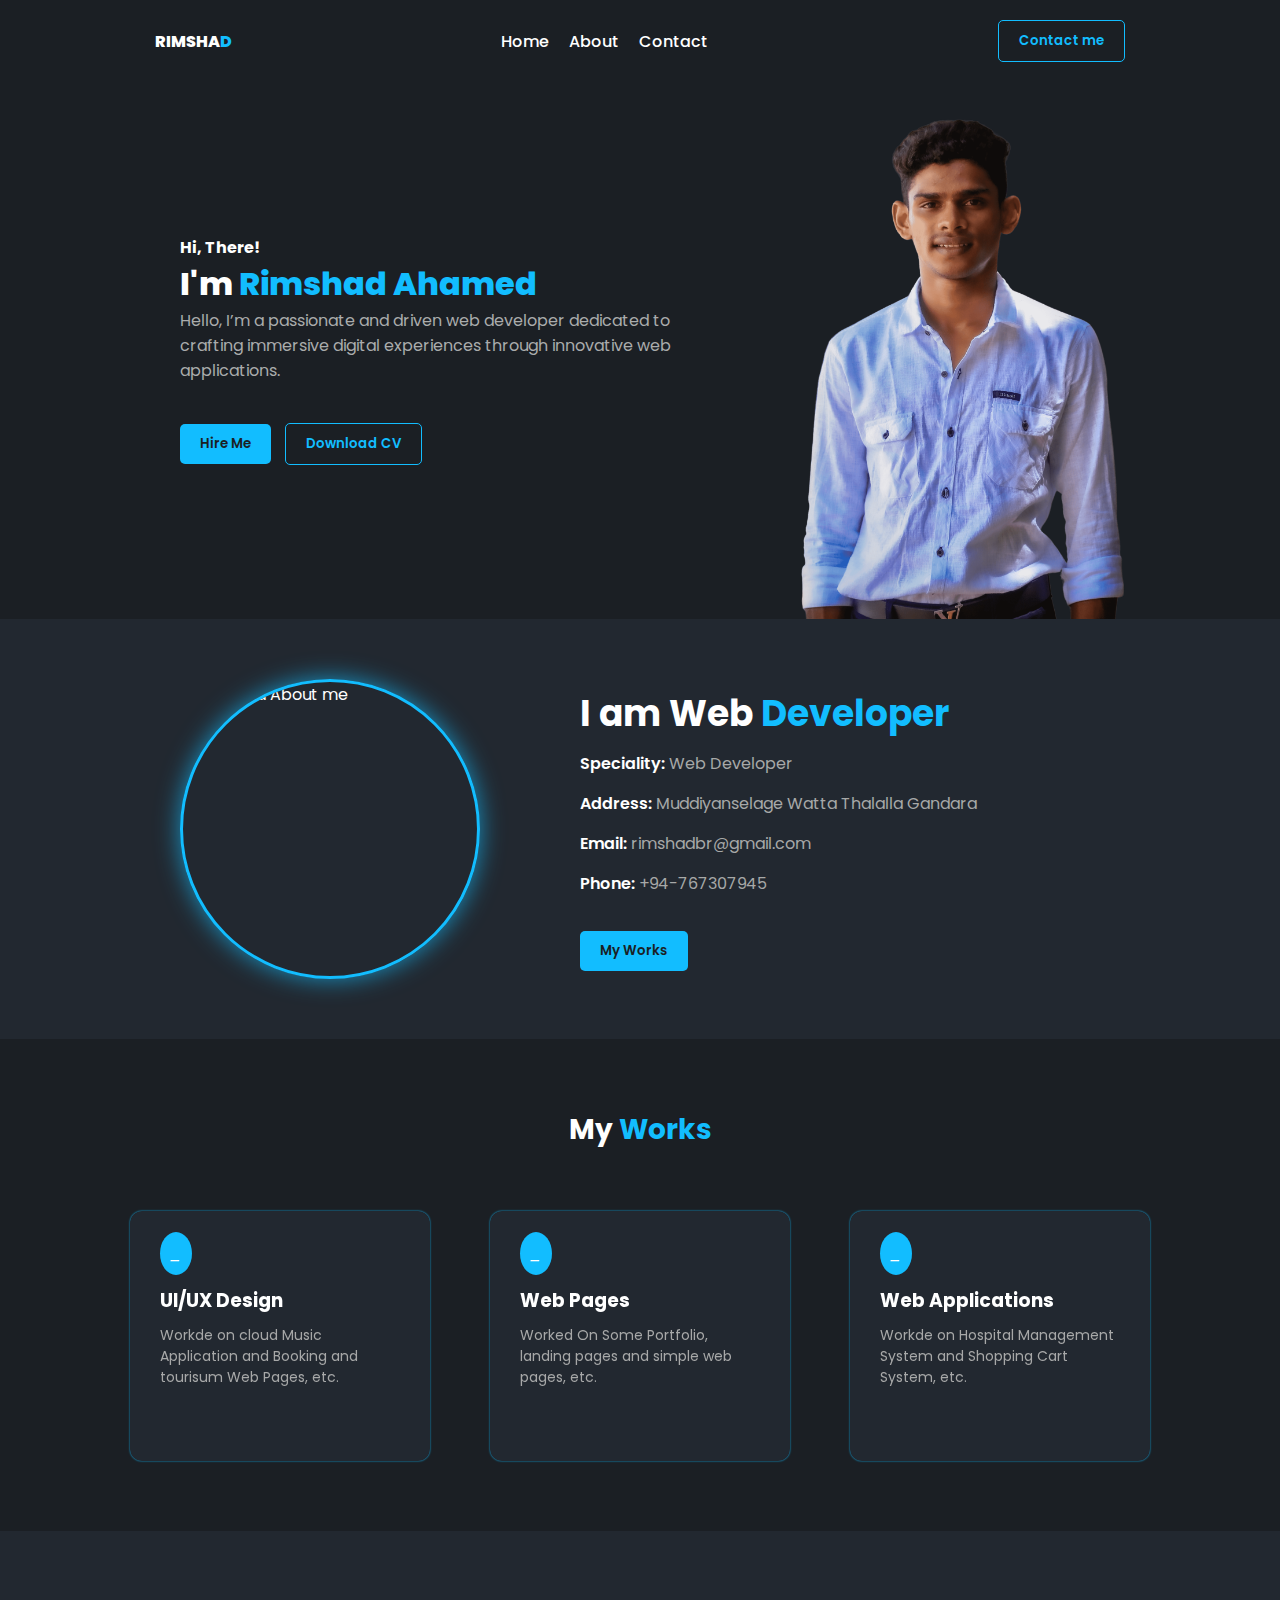
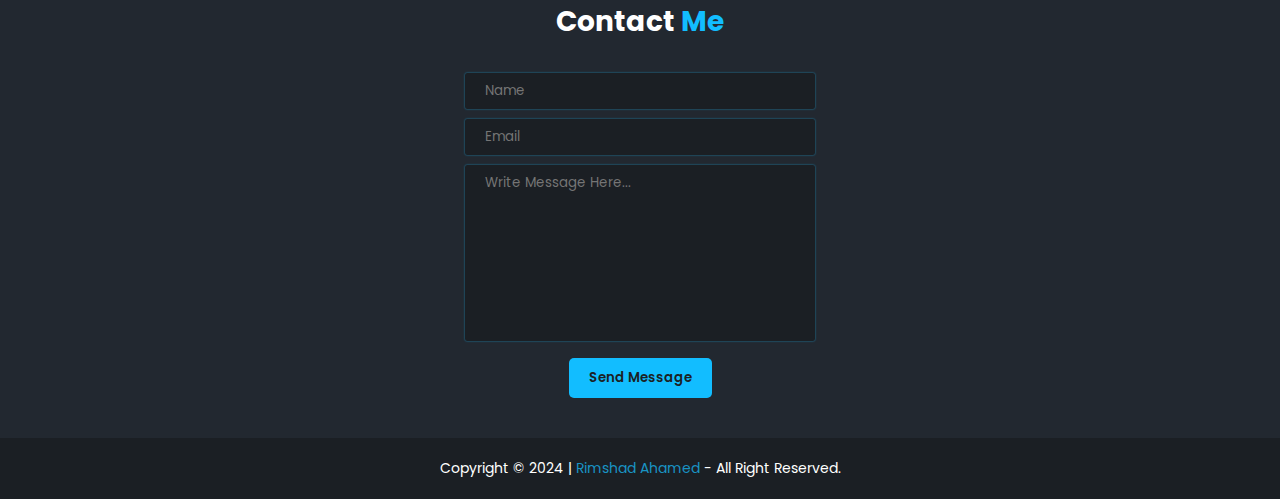
==== index.html @ fe52068b "Design: Finish" ====
<!DOCTYPE html>
<html lang="en">

<head>
  <meta charset="UTF-8" />
  <meta name="viewport" content="width=device-width, initial-scale=1.0" />
  <title>Rimshad</title>
  <link rel="stylesheet" href="https://cdnjs.cloudflare.com/ajax/libs/font-awesome/6.5.1/css/all.min.css"
    integrity="sha512-DTOQO9RWCH3ppGqcWaEA1BIZOC6xxalwEsw9c2QQeAIftl+Vegovlnee1c9QX4TctnWMn13TZye+giMm8e2LwA=="
    crossorigin="anonymous" referrerpolicy="no-referrer" />
  <link rel="stylesheet" href="assets/css/style.css" />
</head>

<body>
  <header>
    <div>
      <a href="./index.html"><span class="logo">RIMSHA<span>D</span></span></a>
    </div>
    <div>
      <ul>
        <li>
          <a href="./index.html">Home</a>
        </li>
        <li>
          <a href="./about.html">About</a>
        </li>
        <li>
          <a href="./contact.html">Contact</a>
        </li>
      </ul>
    </div>
    <div>
      <button class="btn btn-outline">Contact me</button>
    </div>
  </header>

  <main>
    <!-- Hero  -->
    <section class="hero-section">
      <div>
        <div>
          <h4 title="Hello How are you?">Hi, There!</h4>
          <h2 class="hero-title">I'm <span>Rimshad Ahamed</span></h2>
          <p class="hero-desc">Hello, I’m a passionate and driven web developer dedicated to crafting immersive digital
            experiences through innovative web applications. </p>
        </div>
        <ul class="social-icons">
          <li><a href="https://fb.me/Rimshad Ahamed" target="_blank"><i class="fa-brands fa-facebook"></i></a></li>
          <li><a href="https://instagram.com/rimshad_1916" target="_blank"><i class="fa-brands fa-instagram"></i></a>
          </li>
          <li><a href="#"><i class="fa-brands fa-x-twitter"></i></a></li>
          <li><a href="https://linkedin.com/in/rimshad-ahamed" target="_blank"><i class="fa-brands fa-linkedin"></i></a>
          </li>
        </ul>
        <div class="hero-btn">
          <button class="btn btn-primary">Hire Me</button>
          <button class="btn btn-outline">Download CV</button>
        </div>
      </div>
      <img src="./assets/img/Rimshad.png" alt="Rimshad portfolio" width="500">
    </section>

    <!-- About me -->
    <section class="about-section">
      <img src="./assets/img/Rimshad-about.png" alt="Rimshad About me">

      <div class="about-desc">
        <h4>I am Web <span>Developer</span></h4>
        <ul>
          <li>
            <strong>Speciality:</strong> Web Developer
          </li>
          <li>
            <strong>Address:</strong> Muddiyanselage Watta Thalalla Gandara
          </li>
          <li>
            <strong>Email:</strong> <a href="mailto:rimshadbr@gmail.com">rimshadbr@gmail.com</a>
          </li>
          <li>
            <strong>Phone:</strong> <a href="tel:+94-767307945">+94-767307945</a>
          </li>
        </ul>
        <button class="btn btn-primary">My Works</button>
      </div>

    </section>

    <!-- My works -->
    <section class="work-section">
      <h4>My <span>Works</span></h4>
      <div class="card">
        <div class="design-work_sec">
          <div class="card-inner">
            <div class="design-work">
              <span class="work-icon">
                <i class="fa-solid fa-bolt">_</i>
              </span>
              <div class="design-work_desc">
                <h3>UI/UX Design</h3>
                <p>Workde on cloud Music Application and Booking and tourisum Web Pages, etc.</p>
              </div>
            </div>
            <div class="design-work-back">
              <span class="work-icon">
                <i class="fa-solid fa-bolt">_</i>
              </span>
              <div class="design-work_desc">
                <h3>UI/UX Design</h3>
                <p>Workde on cloud Music Application and Booking and tourisum Web Pages, etc.</p>
              </div>
              <a href="#">See My Works <i class="fa fa-arrow-right"></i></a>
            </div>
          </div>
        </div>
        <div class="design-work_sec">
          <div class="card-inner">
            <div class="design-work">
              <span class="work-icon">
                <i class="fa-regular fa-snowflake">_</i>
              </span>
              <div class="design-work_desc">
                <h3>Web Pages</h3>
                <p>Worked On Some Portfolio, landing pages and simple web pages, etc.</p>
              </div>
            </div>
            <div class="design-work-back">
              <span class="work-icon">
                <i class="fa-regular fa-snowflake">_</i>
              </span>
              <div class="design-work_desc">
                <h3>Web Pages</h3>
                <p>Worked On Some Portfolio, landing pages and simple web pages, etc.</p>
              </div>
              <a href="#">See My Works <i class="fa fa-arrow-right"></i></a>
            </div>
          </div>
        </div>
        <div class="design-work_sec">
          <div class="card-inner">
            <div class="design-work">
              <span class="work-icon">
                <i class="fa-solid fa-code-merge">_</i>
              </span>
              <div class="design-work_desc">
                <h3>Web Applications</h3>
                <p>Workde on Hospital Management System and Shopping Cart System, etc.</p>
              </div>
            </div>
            <div class="design-work-back">
              <span class="work-icon">
                <i class="fa-solid fa-code-merge">_</i>
              </span>
              <div class="design-work_desc">
                <h3>Web Applications</h3>
                <p>Workde on Hospital Management System and Shopping Cart System, etc.</p>
              </div>
              <a href="#">See My Works <i class="fa fa-arrow-right"></i></a>
            </div>
          </div>
        </div>
      </div>
    </section>

    <!-- contact me -->
    <section class="contact-section">
      <h4>Contact <span>Me</span></h4>
      <form>
        <div>
          <input type="text" name="name" placeholder="Name">
        </div>
        <div>
          <input type="email" name="email" placeholder="Email">
        </div>
        <div>
          <textarea name="description" placeholder="Write Message Here..." rows="8"></textarea>
        </div>
        <div>
          <button class="btn btn-primary">Send Message</button>
        </div>
      </form>
    </section>
  </main>

  <footer>
    <p>Copyright &copy; 2024 | <a href="https://github.com/rimshad1" target="_blank">Rimshad
        Ahamed</a> - All Right Reserved.</p>
  </footer>

</body>

</html>
---- assets/css/style.css ----
@import url('https://fonts.googleapis.com/css2?family=Poppins:ital,wght@0,100;0,200;0,300;0,400;0,500;0,600;0,700;0,800;0,900;1,100;1,200;1,300;1,400;1,500;1,600;1,700;1,800;1,900&display=swap');

:root{
    --primary: #12bdff;
    --primary-hover: #1993c3;
    --dark-primary: #1b1f24;
    --black-primary: #222830;
    --white: #FFF;
}

*{
    margin: 0;
    padding: 0;
    box-sizing: border-box;
}

body{
    font-family: "Poppins", sans-serif !important;
}

/* header */

header{
    background-color: var(--dark-primary);
    padding: 20px;
    color: var(--white);
    display: flex;
    justify-content: space-around;
    align-items: center;
}

header .logo{
    font-weight: 800;
}

header a{
    text-decoration: none;
    color: var(--white);
}

header .logo span{
    color: var(--primary);
}

header ul{
    display: flex;
    list-style: none;
}

header ul li{
    margin-right: 20px;
}

header ul li a{
    color: var(--white);
    font-weight: 500;
}

header ul li a:hover{
    color: var(--primary);
}


/* Section: Hero hompage */
.hero-section{
    background-color: var(--dark-primary);
    color: var(--white);
    display: flex;
    align-items: center;
    padding: 0 80px 0 180px;
}

.hero-title{
    font-size: 32px;
    font-weight: 800;
}

.hero-title span{
    color: var(--primary);
}

.hero-desc{
    color: #aaacac;
}

.social-icons{
    margin: 20px 0;
}

ul.social-icons{
    display: flex;
    list-style: none;
}

.social-icons li{
    margin-right: 15px;
}

.social-icons li a{
    color: var(--white);
    text-decoration: none;
}

.social-icons li a i.fa-facebook:hover{
    color: #316FF6;
}

.social-icons li a i.fa-linkedin:hover{
    color: #0A66C2;
}

.social-icons li a i.fa-instagram:hover{
    color: #cd486b;
}

.social-icons li a i.fa-x-twitter:hover{
    color: #1DA1F2;
}

.hero-btn button{
    margin-right: 10px;
}

.btn{
    padding: 10px 20px;
    border: none;
    font-weight: 600;
    border-radius: 5px;
    cursor: pointer;
    font-family: "Poppins", sans-serif !important;
}

.btn.btn-primary{
    background-color: var(--primary);
    color: var(--dark-primary);
}

.btn.btn-primary:hover{
    background-color: #10a8e4;
}

.btn-outline{
    background-color: var(--dark-primary);
    border: 1px solid var(--primary);
    color: var(--primary);
    border-radius: 5px;
}

.btn-outline:hover{
    background-color: var(--primary);
    color: var(--white);
}

/* second Main */

.about-section{
    background-color: var(--black-primary);
    color: var(--white);
    padding: 60px 80px 60px 180px;
    display: flex;
    align-items: center;
}

.about-section span{
    color: var(--primary);
}

.about-section img {
    width: 300px;
    height: 300px;
    border: 3px solid var(--primary);
    box-shadow: 0 0 25px var(--primary-hover);
    border-radius: 50%;
}

.about-desc {
    margin-left: 100px;
    max-width: 450px;
}

.about-desc h4{
    font-size: 36px;
}

.about-desc ul{
    list-style: none;
    margin: 10px 0;
}

.about-desc li {
    margin-bottom: 15px;
    color: #a7a8a8;
}

.about-desc li a{
    color: #a7a8a8;
    text-decoration: none;
}

.about-desc li a:hover{
    color: var(--primary-hover);
    text-decoration: underline;
}

.about-desc li strong{
    font-weight: 600;
    color: var(--white);
}

.about-desc .btn{
    margin-top: 20px;
}

/* work section */
.work-section{
    background-color: var(--dark-primary);
    color: var(--white);
    padding: 40px;
    text-align: center;
}

.work-section h4 {
    margin: 30px 0;
    font-size: 28px;
}

.work-section h4 span{
    color: var(--primary);
}

.card{
    padding: 30px;
    display: flex;
    justify-content: center;
}

.design-work_sec {
    position: relative;
    width: 300px;
    height: 250px;
    perspective: 1000px;
    margin: 0 30px;
}

.card-inner{
    position: absolute;
    width: 100%;
    height: 100%;
    transition: transform 0.8s;
    transform-style: preserve-3d;
}

.design-work:hover{
    background-color: #1a1a1a;
}

.design-work_sec:hover .card-inner{
    transform: rotateY(-180deg);
}

.design-work, .design-work-back{
    position: absolute;
    width: 100%;
    height: 100%;
    backface-visibility: hidden;
    padding: 30px;
    background-color: var(--black-primary);
    text-align: start;
    border-radius: 12px;
    cursor: pointer;
    box-shadow: 0 0 2px var(--primary);
}

.design-work-back{
    transform: rotateY(180deg);
    background-color: #1a1a1a;
    box-shadow: 0 0 10px var(--primary);
}

.design-work p, .design-work-back p{
    padding-top: 10px;
    font-size: 14px;
    color: #a7a8a8;
}

.design-work_desc{
    margin-top: 20px;
    margin-bottom: 10px;
}

.work-icon {
    background-color: var(--primary);
    border-radius: 50%;
    padding: 10px;
}

.design-work-back a{
    text-decoration: none;
    color: var(--white);
}

.design-work-back a i {
    color: var(--primary-hover);
}


/* Contact */
.contact-section{
    padding: 40px;
    text-align: center;
    color: var(--white);
    background-color: var(--black-primary);
}

.contact-section h4{
    margin: 30px 0;
    font-size: 28px;
}

.contact-section span{
    color: var(--primary);
}

.contact-section form input, textarea{
    padding: 8px 20px;
    margin-bottom: 10px;
    outline: none;
    width: 350px;
    border: none;
    border-radius: 2px;
    background-color: var(--dark-primary);
    box-shadow: 0 0 2px var(--primary-hover);
    color: var(--white);
    resize: none;
    font-family: "Poppins", sans-serif !important;
}

footer{
    background-color: var(--dark-primary);
    color: var(--white);
    padding: 20px 0;
    text-align: center;
    font-size: 14px;
}

footer a{
    color: var(--primary-hover);
    text-decoration: none;
}
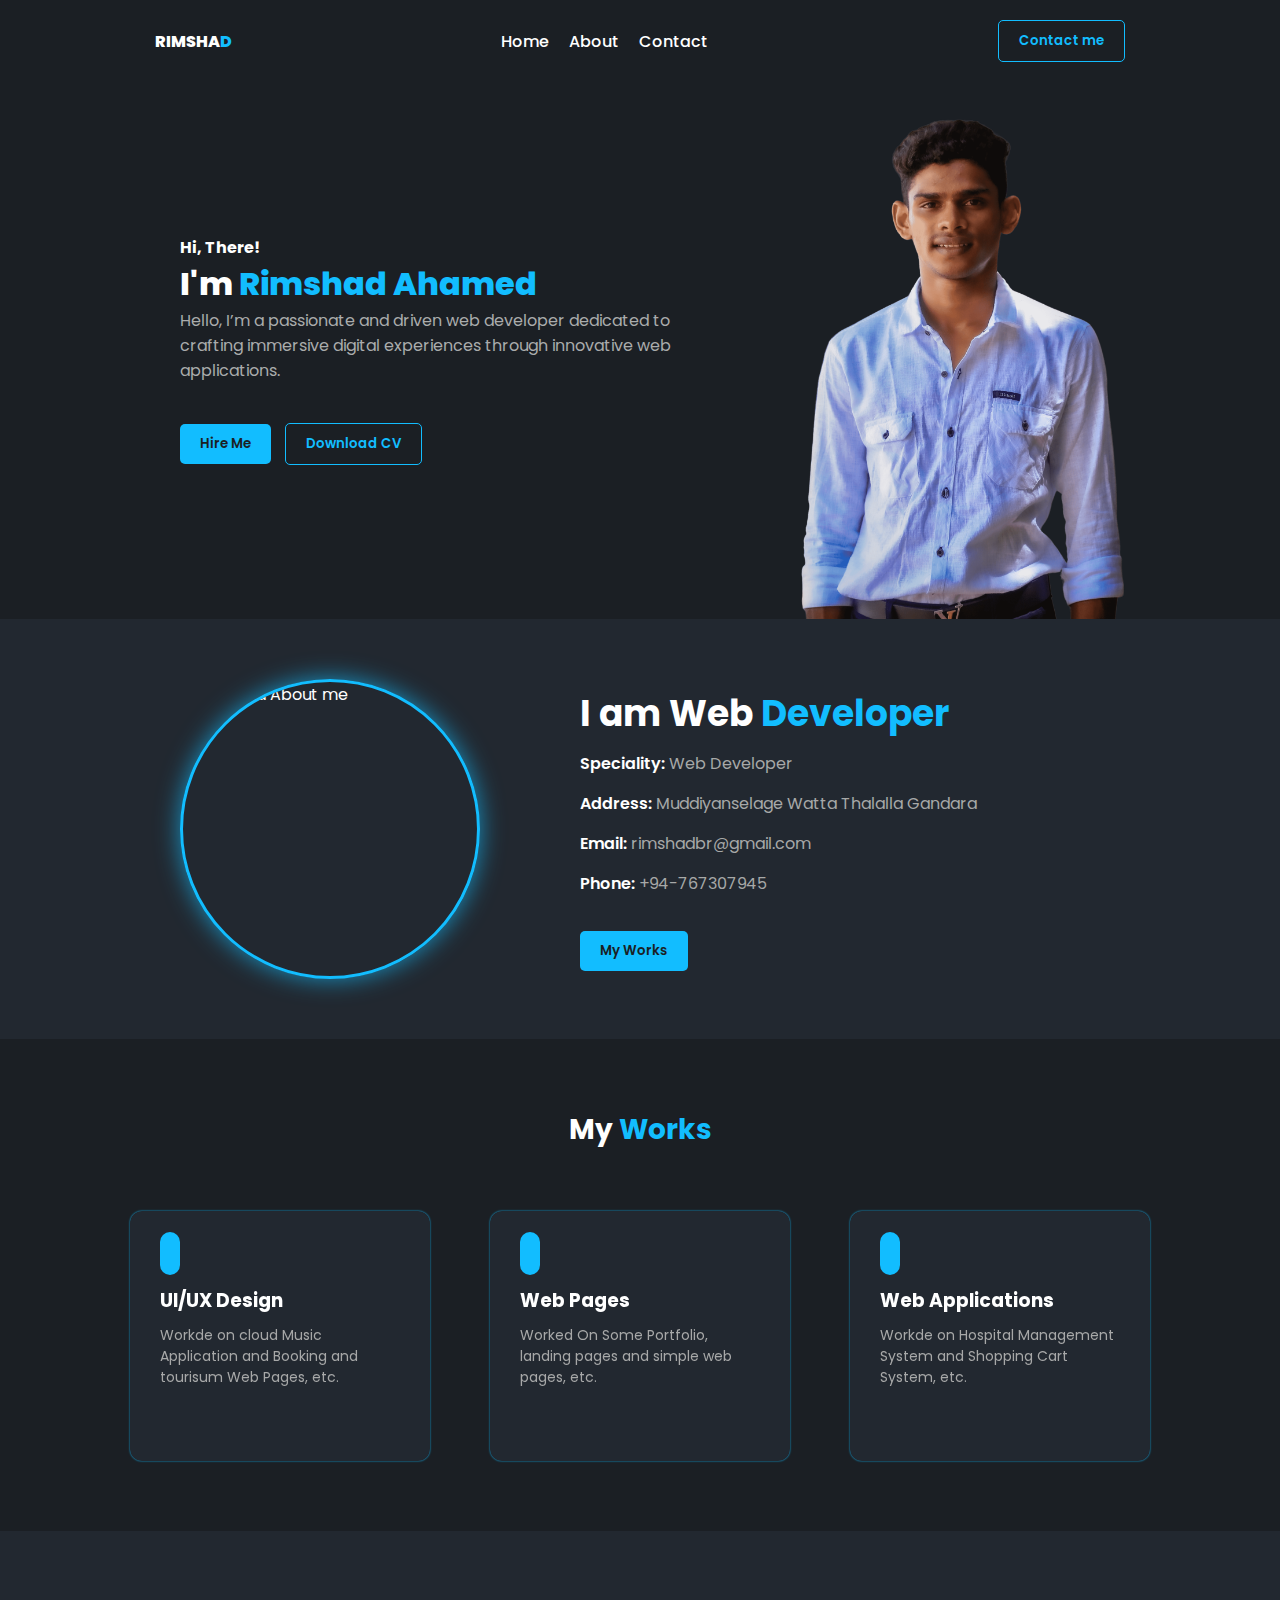
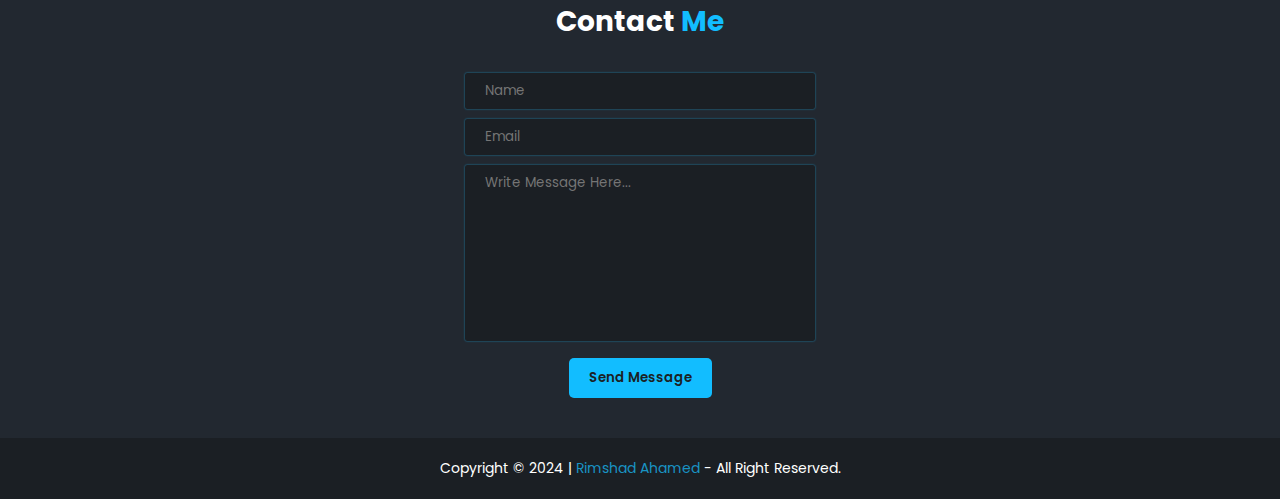
==== commit 517fe84c: "responsive" ====
--- a/index.html
+++ b/index.html
@@ -22,10 +22,10 @@
           <a href="./index.html">Home</a>
         </li>
         <li>
-          <a href="./about.html">About</a>
+          <a href="./#about">About</a>
         </li>
         <li>
-          <a href="./contact.html">Contact</a>
+          <a href="./#contact">Contact</a>
         </li>
       </ul>
     </div>
@@ -61,7 +61,7 @@
     </section>
 
     <!-- About me -->
-    <section class="about-section">
+    <section class="about-section" id="about">
       <img src="./assets/img/Rimshad-about.png" alt="Rimshad About me">
 
       <div class="about-desc">
@@ -93,7 +93,7 @@
           <div class="card-inner">
             <div class="design-work">
               <span class="work-icon">
-                <i class="fa-solid fa-bolt">_</i>
+                <i class="fa-solid fa-bolt"></i>
               </span>
               <div class="design-work_desc">
                 <h3>UI/UX Design</h3>
@@ -102,7 +102,7 @@
             </div>
             <div class="design-work-back">
               <span class="work-icon">
-                <i class="fa-solid fa-bolt">_</i>
+                <i class="fa-solid fa-bolt"></i>
               </span>
               <div class="design-work_desc">
                 <h3>UI/UX Design</h3>
@@ -116,7 +116,7 @@
           <div class="card-inner">
             <div class="design-work">
               <span class="work-icon">
-                <i class="fa-regular fa-snowflake">_</i>
+                <i class="fa-regular fa-snowflake"></i>
               </span>
               <div class="design-work_desc">
                 <h3>Web Pages</h3>
@@ -125,7 +125,7 @@
             </div>
             <div class="design-work-back">
               <span class="work-icon">
-                <i class="fa-regular fa-snowflake">_</i>
+                <i class="fa-regular fa-snowflake"></i>
               </span>
               <div class="design-work_desc">
                 <h3>Web Pages</h3>
@@ -139,7 +139,7 @@
           <div class="card-inner">
             <div class="design-work">
               <span class="work-icon">
-                <i class="fa-solid fa-code-merge">_</i>
+                <i class="fa-solid fa-code-merge"></i>
               </span>
               <div class="design-work_desc">
                 <h3>Web Applications</h3>
@@ -148,7 +148,7 @@
             </div>
             <div class="design-work-back">
               <span class="work-icon">
-                <i class="fa-solid fa-code-merge">_</i>
+                <i class="fa-solid fa-code-merge"></i>
               </span>
               <div class="design-work_desc">
                 <h3>Web Applications</h3>
@@ -162,7 +162,7 @@
     </section>
 
     <!-- contact me -->
-    <section class="contact-section">
+    <section class="contact-section" id="contact">
       <h4>Contact <span>Me</span></h4>
       <form>
         <div>
--- a/assets/css/style.css
+++ b/assets/css/style.css
@@ -12,6 +12,10 @@
     margin: 0;
     padding: 0;
     box-sizing: border-box;
+}
+
+html {
+    scroll-behavior: smooth;
 }
 
 body{
@@ -290,7 +294,7 @@
 
 .work-icon {
     background-color: var(--primary);
-    border-radius: 50%;
+    border-radius: 50px;
     padding: 10px;
 }
 
@@ -335,6 +339,8 @@
     font-family: "Poppins", sans-serif !important;
 }
 
+/* ƒooter */
+
 footer{
     background-color: var(--dark-primary);
     color: var(--white);
@@ -347,3 +353,80 @@
     color: var(--primary-hover);
     text-decoration: none;
 }
+
+
+/* media query */
+@media only screen and (max-width: 600px) {
+
+    * {
+        width: 100%;
+    }
+
+    header {
+        flex-direction: column;
+        text-align: center;
+    }
+
+    header ul{
+        margin: 10px 0;
+        flex-direction: column;
+    }
+
+    header * {
+        margin-bottom: 5px;
+    }
+
+    /* hero section */
+    .hero-section{
+        flex-direction: column;
+        padding: 40px 40px 0 40px;
+    }
+
+    .social-icons{
+        width: 75%;
+    }
+
+    .hero-btn button {
+        margin-bottom: 10px;
+    }
+
+    /* about section */
+    .about-section {
+        flex-direction: column;
+        padding: 40px;
+    }
+
+    .about-desc {
+        margin-left: 0;
+        margin-top: 40px;
+    }
+
+    .about-desc h4 {
+        font-size: 32px;
+    }
+
+    /* work section */
+    .work-section {
+        padding: 30px 10px;
+    }
+
+    .card {
+        flex-direction: column;
+        align-items: center;
+    }
+
+    .design-work_sec {
+        margin: 20px;
+        width: 100%;
+    }
+
+    .work-icon,i {
+        width: 23px;
+        text-align: center;
+    }
+
+    /* contact */
+    .contact-section form input , textarea{
+        width: 100%;
+    }
+}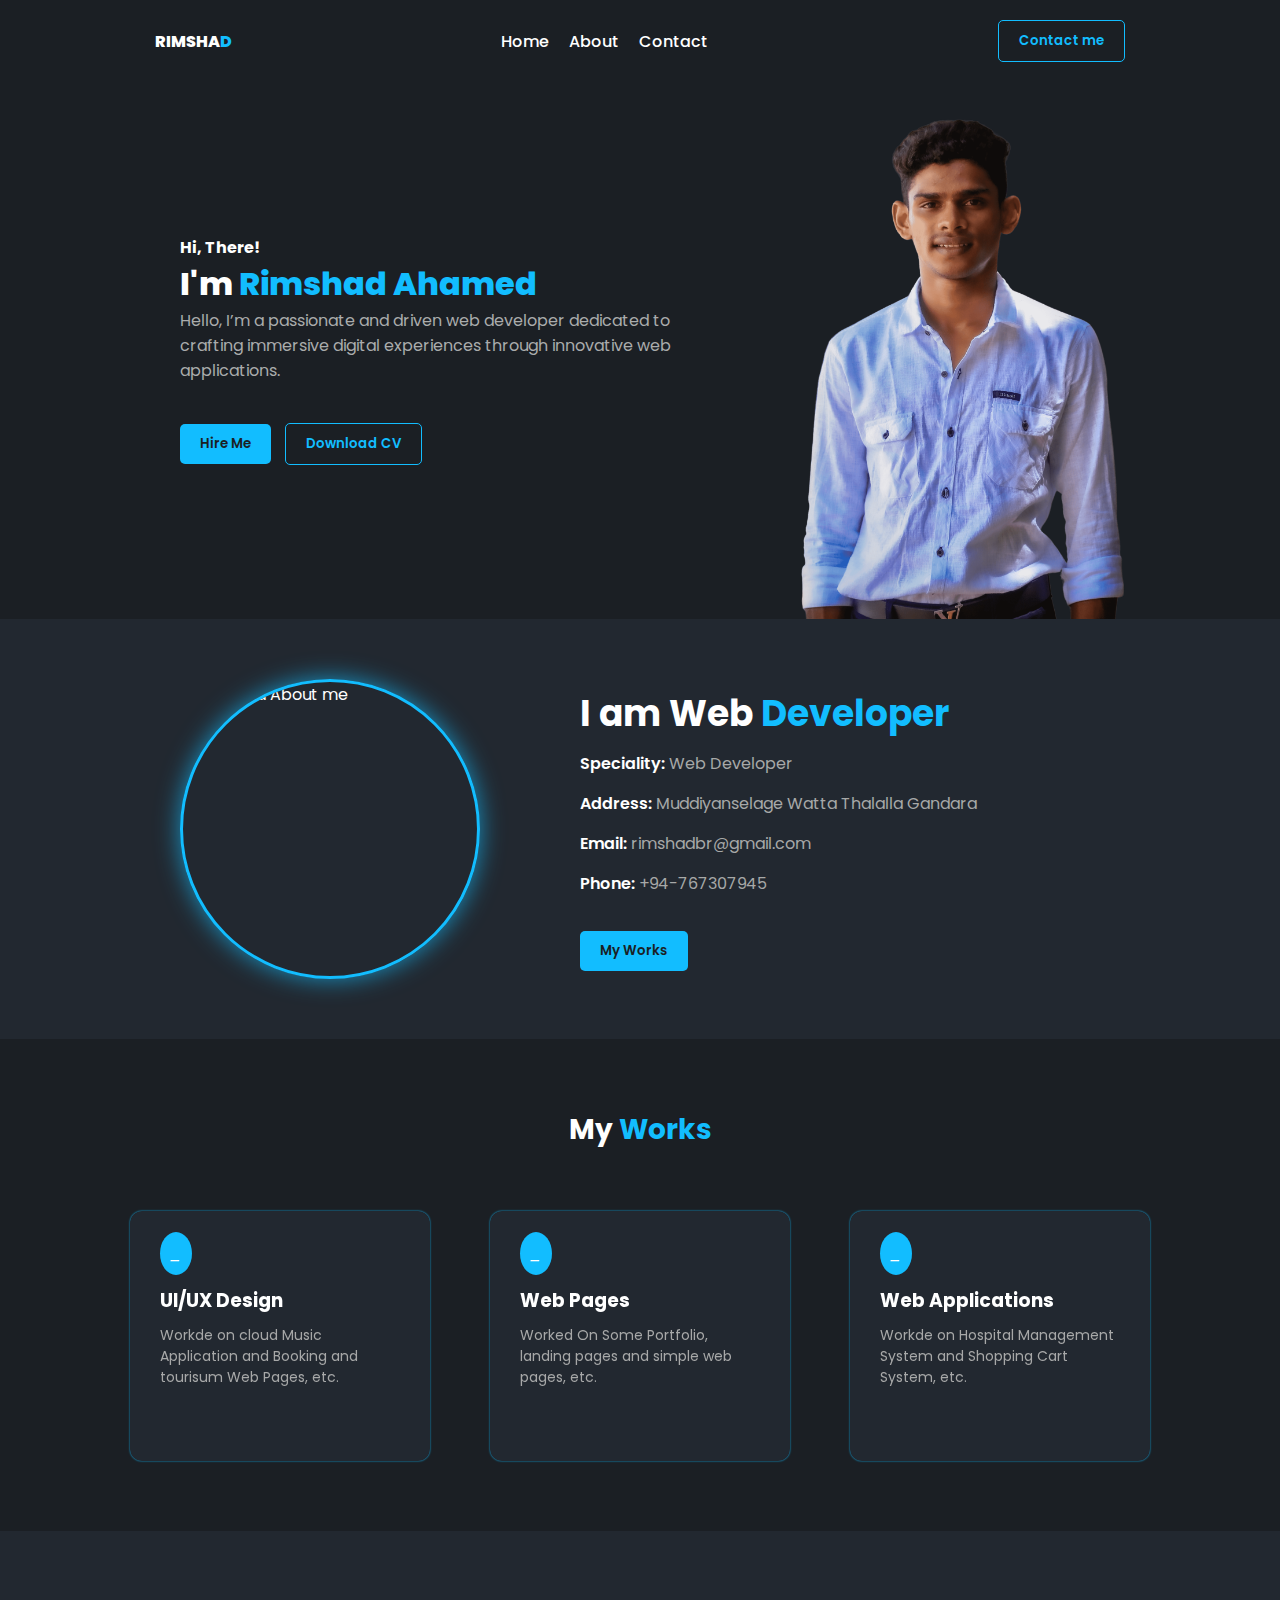
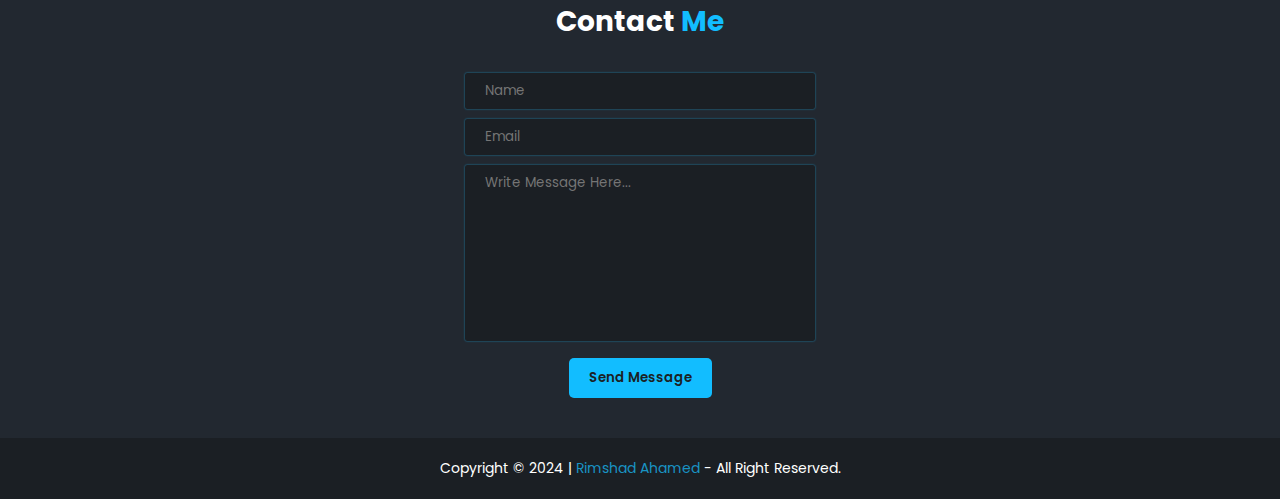
==== commit 8ddf9e62: "responsive" ====
--- a/index.html
+++ b/index.html
@@ -93,7 +93,7 @@
           <div class="card-inner">
             <div class="design-work">
               <span class="work-icon">
-                <i class="fa-solid fa-bolt"></i>
+                <i class="fa-solid fa-bolt">_</i>
               </span>
               <div class="design-work_desc">
                 <h3>UI/UX Design</h3>
@@ -102,7 +102,7 @@
             </div>
             <div class="design-work-back">
               <span class="work-icon">
-                <i class="fa-solid fa-bolt"></i>
+                <i class="fa-solid fa-bolt">_</i>
               </span>
               <div class="design-work_desc">
                 <h3>UI/UX Design</h3>
@@ -116,7 +116,7 @@
           <div class="card-inner">
             <div class="design-work">
               <span class="work-icon">
-                <i class="fa-regular fa-snowflake"></i>
+                <i class="fa-regular fa-snowflake">_</i>
               </span>
               <div class="design-work_desc">
                 <h3>Web Pages</h3>
@@ -125,7 +125,7 @@
             </div>
             <div class="design-work-back">
               <span class="work-icon">
-                <i class="fa-regular fa-snowflake"></i>
+                <i class="fa-regular fa-snowflake">_</i>
               </span>
               <div class="design-work_desc">
                 <h3>Web Pages</h3>
@@ -139,7 +139,7 @@
           <div class="card-inner">
             <div class="design-work">
               <span class="work-icon">
-                <i class="fa-solid fa-code-merge"></i>
+                <i class="fa-solid fa-code-merge">_</i>
               </span>
               <div class="design-work_desc">
                 <h3>Web Applications</h3>
@@ -148,7 +148,7 @@
             </div>
             <div class="design-work-back">
               <span class="work-icon">
-                <i class="fa-solid fa-code-merge"></i>
+                <i class="fa-solid fa-code-merge">_</i>
               </span>
               <div class="design-work_desc">
                 <h3>Web Applications</h3>
--- a/assets/css/style.css
+++ b/assets/css/style.css
@@ -294,8 +294,9 @@
 
 .work-icon {
     background-color: var(--primary);
-    border-radius: 50px;
+    border-radius: 50%;
     padding: 10px;
+    text-align: center;
 }
 
 .design-work-back a{
@@ -421,6 +422,7 @@
     }
 
     .work-icon,i {
+        border-radius: 50px;
         width: 23px;
         text-align: center;
     }
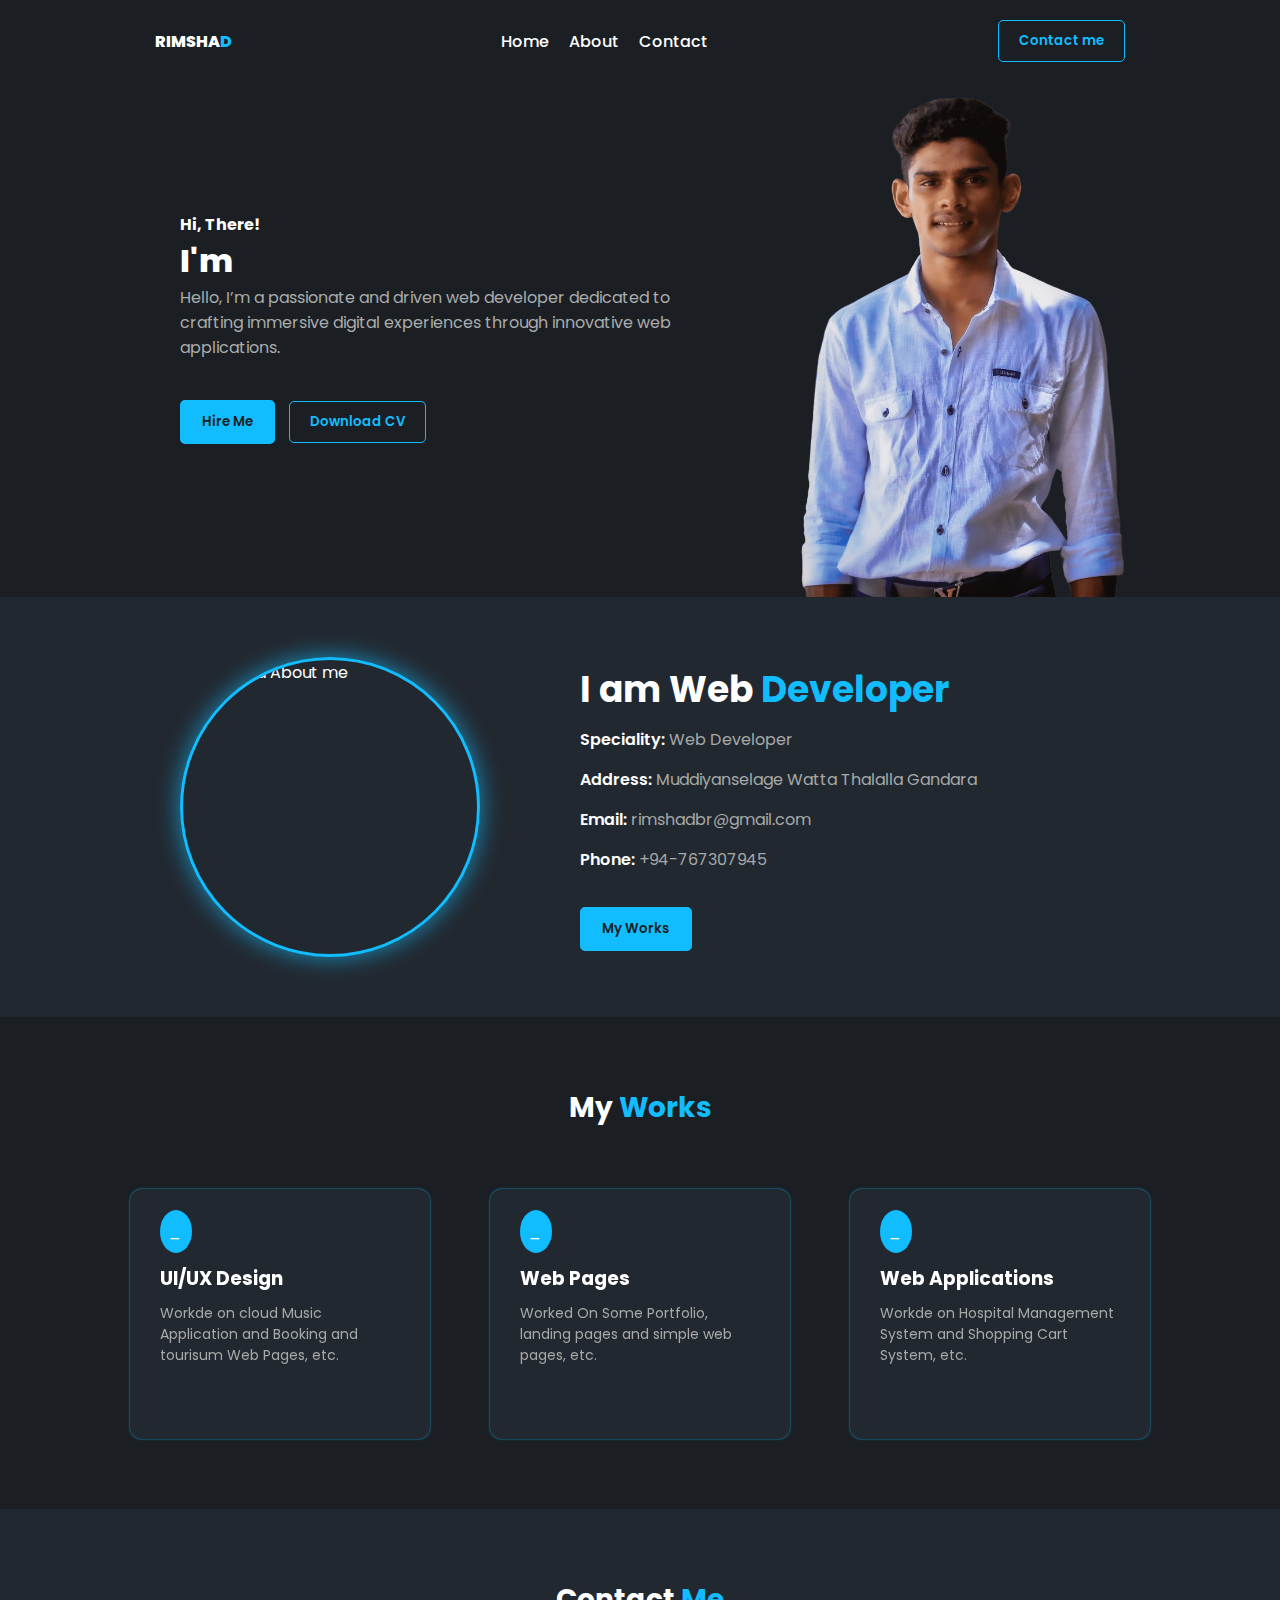
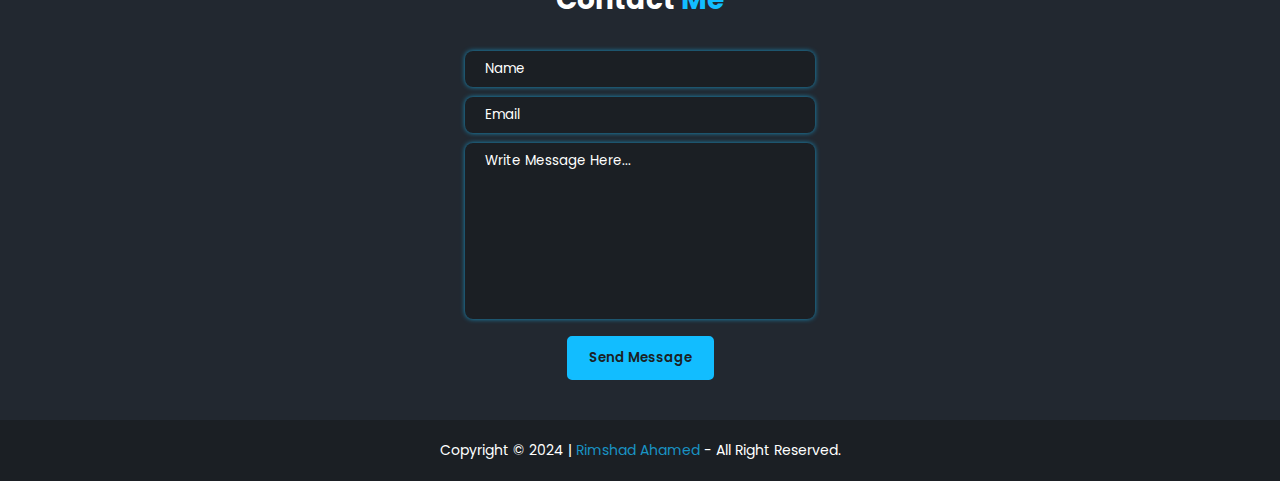
==== commit 2581800c: "Design: Animation" ====
--- a/index.html
+++ b/index.html
@@ -13,10 +13,10 @@
 
 <body>
   <header>
-    <div>
+    <div class="logo1">
       <a href="./index.html"><span class="logo">RIMSHA<span>D</span></span></a>
     </div>
-    <div>
+    <div class="navbar">
       <ul>
         <li>
           <a href="./index.html">Home</a>
@@ -37,10 +37,10 @@
   <main>
     <!-- Hero  -->
     <section class="hero-section">
-      <div>
+      <div class="hero">
         <div>
           <h4 title="Hello How are you?">Hi, There!</h4>
-          <h2 class="hero-title">I'm <span>Rimshad Ahamed</span></h2>
+          <h2 class="hero-title">I'm <span class="input"></span></h2>
           <p class="hero-desc">Hello, I’m a passionate and driven web developer dedicated to crafting immersive digital
             experiences through innovative web applications. </p>
         </div>
@@ -108,7 +108,7 @@
                 <h3>UI/UX Design</h3>
                 <p>Workde on cloud Music Application and Booking and tourisum Web Pages, etc.</p>
               </div>
-              <a href="#">See My Works <i class="fa fa-arrow-right"></i></a>
+              <a href="./ui/uxworks.html">See My Works <i class="fa fa-arrow-right"></i></a>
             </div>
           </div>
         </div>
@@ -186,6 +186,23 @@
         Ahamed</a> - All Right Reserved.</p>
   </footer>
 
+
+  <script src="https://unpkg.com/scrollreveal"></script>
+
+  <script src="./assets/js/script.js"></script>
+
+
+  <script src="https://unpkg.com/typed.js@2.1.0/dist/typed.umd.js"></script>
+
+  <script>
+    var typed = new Typed(".input", {
+      strings: ["Rimshad Ahamed", "Web Developer", "Full Stack Developer"],
+      typeSpeed: 70,
+      backSpeed: 65,
+      loop: true
+    })
+  </script>
+
 </body>
 
 </html>--- a/assets/css/style.css
+++ b/assets/css/style.css
@@ -31,6 +31,10 @@
     display: flex;
     justify-content: space-around;
     align-items: center;
+    position: fixed;
+    top: 0;
+    left: 0;
+    right: 0;
 }
 
 header .logo{
@@ -71,7 +75,7 @@
     color: var(--white);
     display: flex;
     align-items: center;
-    padding: 0 80px 0 180px;
+    padding: 60px 80px 0 180px;
 }
 
 .hero-title{
@@ -137,10 +141,14 @@
 .btn.btn-primary{
     background-color: var(--primary);
     color: var(--dark-primary);
+    border: 2px solid var(--primary);
 }
 
 .btn.btn-primary:hover{
-    background-color: #10a8e4;
+    background-color: transparent;
+    box-shadow: 0 0 20px var(--primary-hover);
+    color: var(--white);
+
 }
 
 .btn-outline{
@@ -153,6 +161,7 @@
 .btn-outline:hover{
     background-color: var(--primary);
     color: var(--white);
+    box-shadow: 0 0 20px var(--primary);
 }
 
 /* second Main */
@@ -332,12 +341,17 @@
     outline: none;
     width: 350px;
     border: none;
-    border-radius: 2px;
-    background-color: var(--dark-primary);
-    box-shadow: 0 0 2px var(--primary-hover);
+    border-radius: 8px;
+    background-color: var(--dark-primary);
+    box-shadow: 0 0 5px var(--primary-hover);
     color: var(--white);
     resize: none;
     font-family: "Poppins", sans-serif !important;
+}
+
+form input::placeholder,
+form textarea::placeholder{
+    color: var(--white);
 }
 
 /* ƒooter */
@@ -357,7 +371,7 @@
 
 
 /* media query */
-@media only screen and (max-width: 600px) {
+@media (max-width: 1100px) {
 
     * {
         width: 100%;
@@ -380,7 +394,7 @@
     /* hero section */
     .hero-section{
         flex-direction: column;
-        padding: 40px 40px 0 40px;
+        padding: 250px 40px 0 40px;
     }
 
     .social-icons{
@@ -431,4 +445,8 @@
     .contact-section form input , textarea{
         width: 100%;
     }
-}+
+    footer{
+        font-size: 12px;
+    }
+}
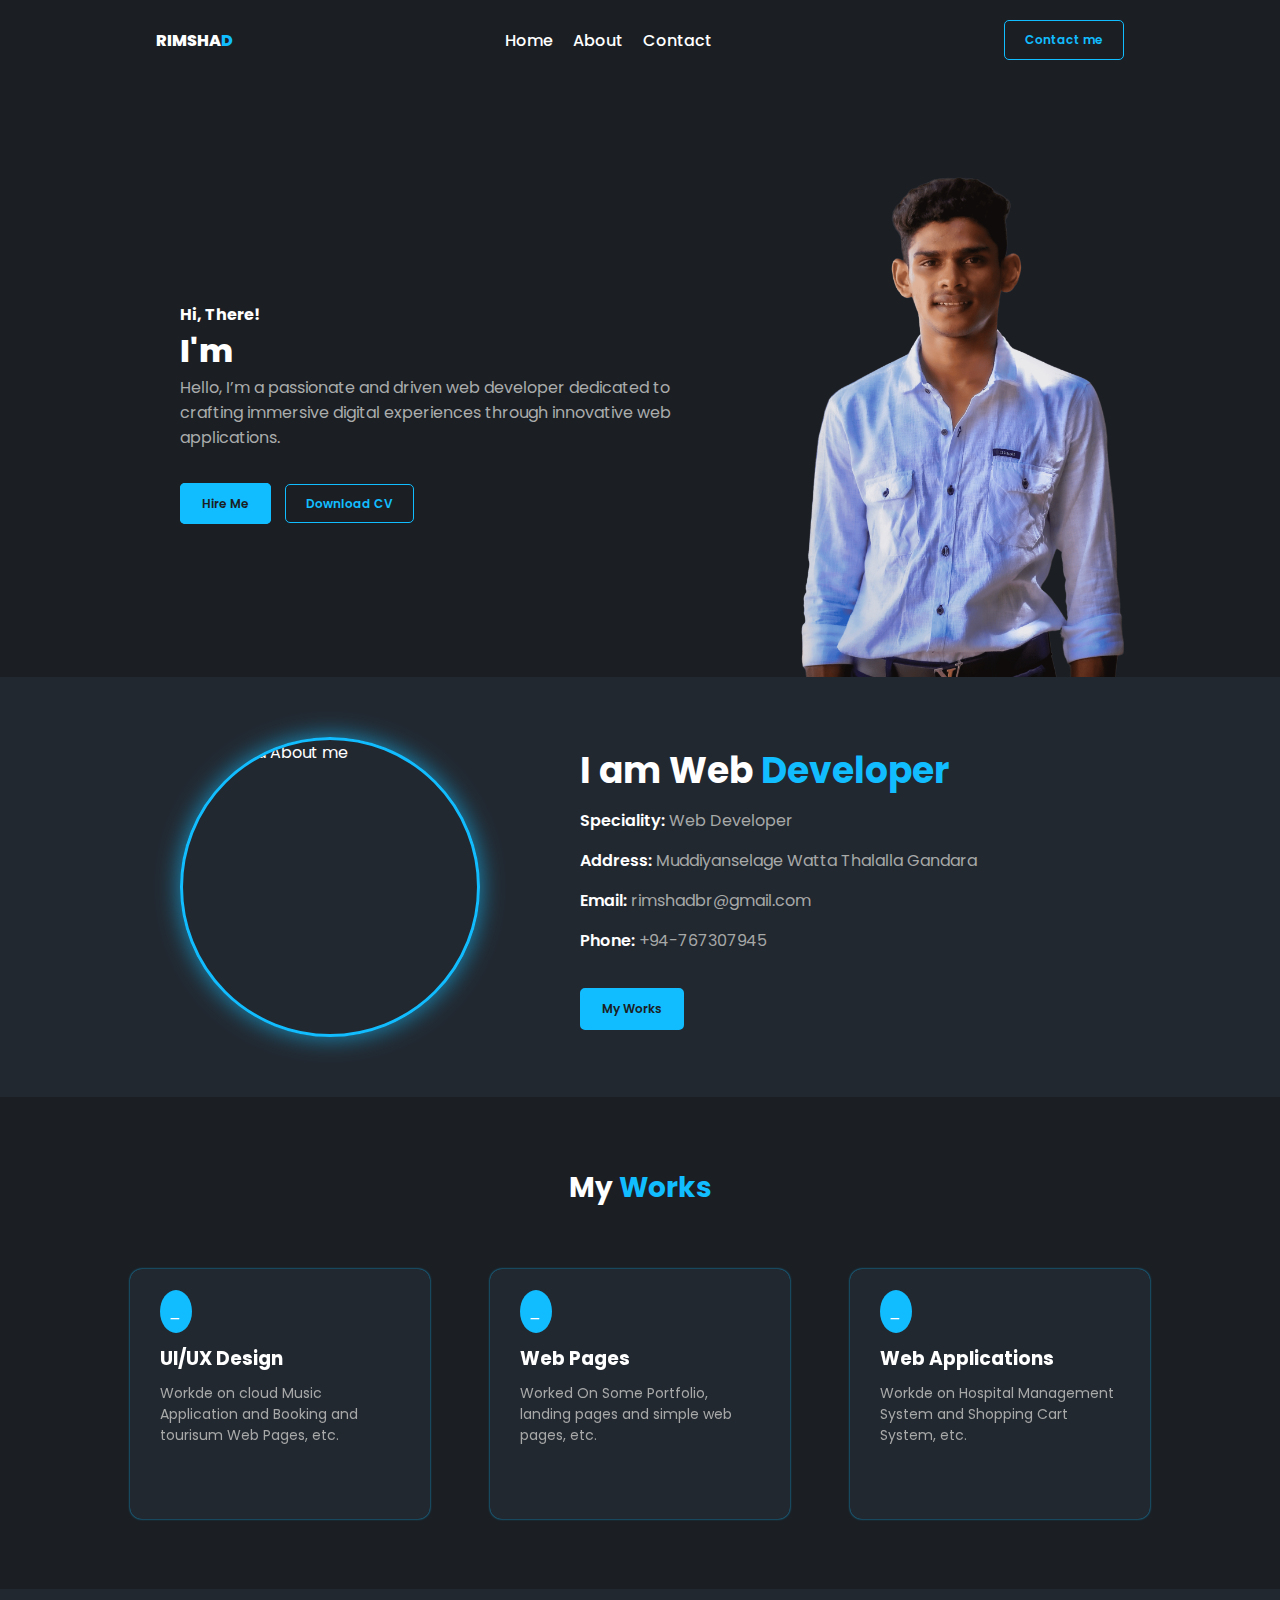
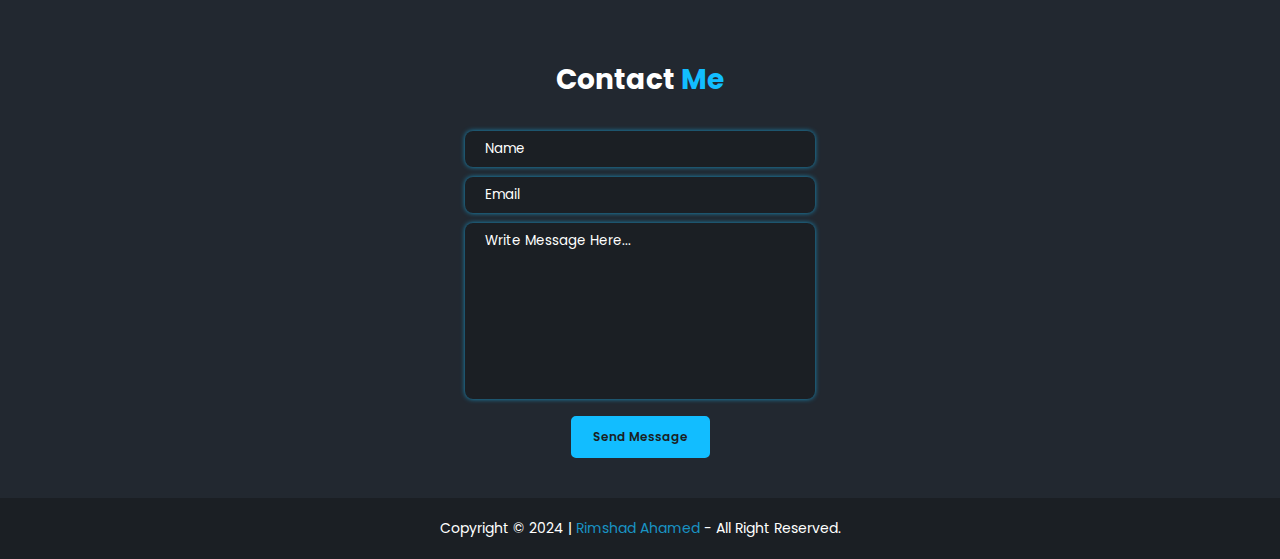
==== commit fbe5c2f9: "Add files via upload" ====
--- a/index.html
+++ b/index.html
@@ -53,8 +53,9 @@
           </li>
         </ul>
         <div class="hero-btn">
-          <button class="btn btn-primary">Hire Me</button>
-          <button class="btn btn-outline">Download CV</button>
+          <a class="btn btn-primary" target="_blank" href="https://www.fiverr.com/rima_011?up_rollout=true">Hire Me</a>
+          <a class="btn btn-outline" target="_blank"
+            href="https://drive.google.com/file/d/1f9rT-twWUHnkwqE9rVfBOwBdZWuHbmgZ/view?usp=sharing">Download CV</a>
         </div>
       </div>
       <img src="./assets/img/Rimshad.png" alt="Rimshad portfolio" width="500">
@@ -164,12 +165,12 @@
     <!-- contact me -->
     <section class="contact-section" id="contact">
       <h4>Contact <span>Me</span></h4>
-      <form>
-        <div>
-          <input type="text" name="name" placeholder="Name">
-        </div>
-        <div>
-          <input type="email" name="email" placeholder="Email">
+      <form action="#" method="POST">
+        <div>
+          <input type="text" name="name" placeholder="Name" required>
+        </div>
+        <div>
+          <input type="email" name="email" placeholder="Email" required>
         </div>
         <div>
           <textarea name="description" placeholder="Write Message Here..." rows="8"></textarea>
--- a/assets/css/style.css
+++ b/assets/css/style.css
@@ -31,10 +31,6 @@
     display: flex;
     justify-content: space-around;
     align-items: center;
-    position: fixed;
-    top: 0;
-    left: 0;
-    right: 0;
 }
 
 header .logo{
@@ -125,7 +121,8 @@
     color: #1DA1F2;
 }
 
-.hero-btn button{
+.hero-btn a{
+    text-decoration: none;
     margin-right: 10px;
 }
 
@@ -134,6 +131,7 @@
     border: none;
     font-weight: 600;
     border-radius: 5px;
+    font-size: 12px;
     cursor: pointer;
     font-family: "Poppins", sans-serif !important;
 }
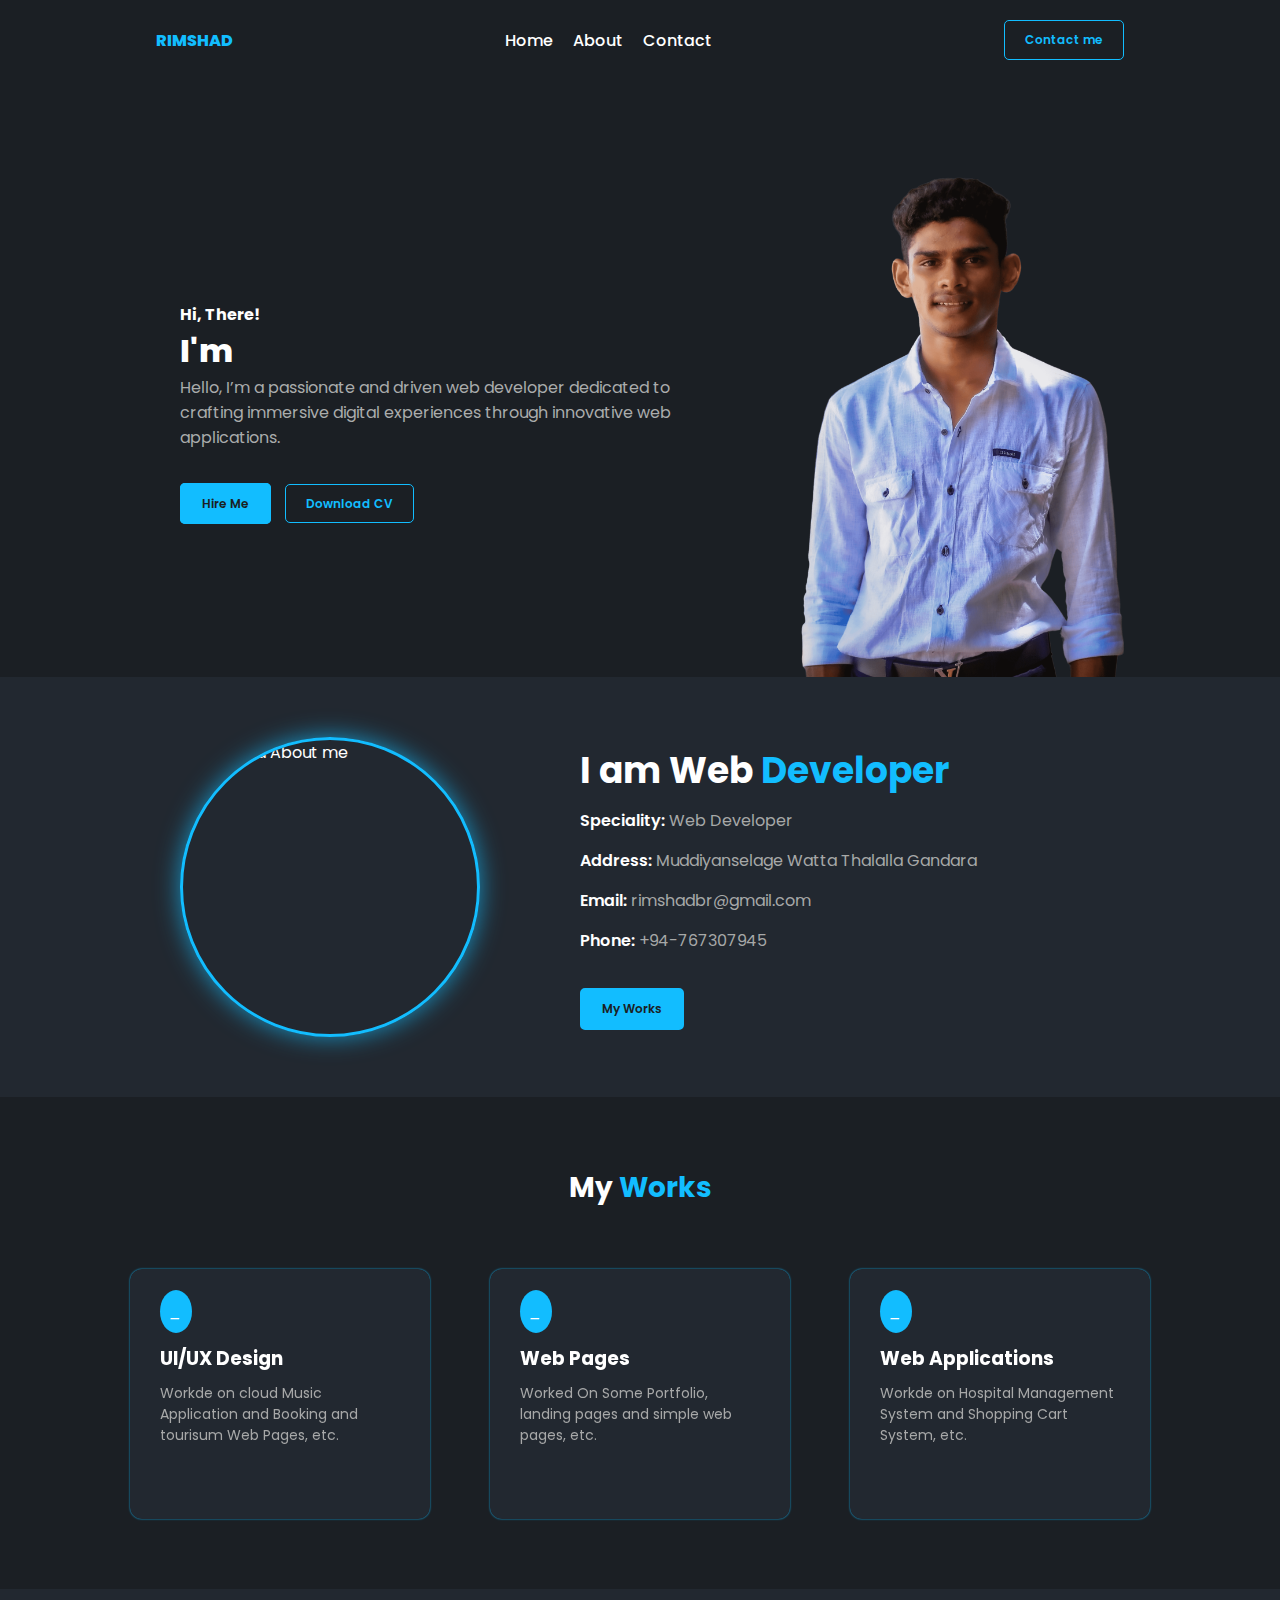
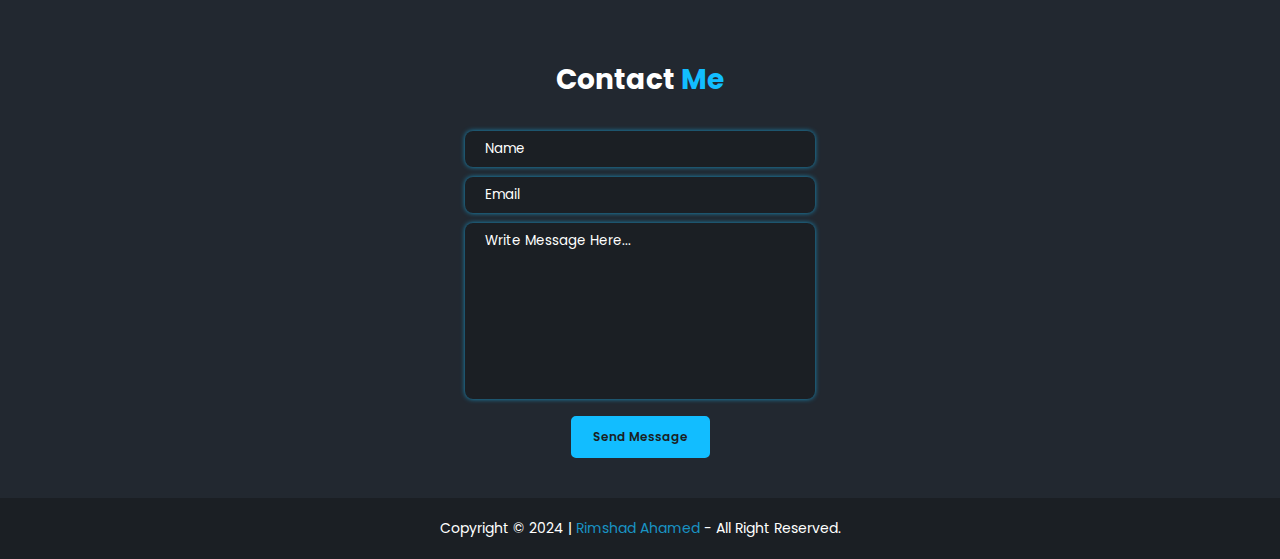
==== commit d0c638ad: "Update index.html" ====
--- a/index.html
+++ b/index.html
@@ -13,7 +13,7 @@
 
 <body>
   <header>
-    <div class="logo1">
+    <div class="logo">
       <a href="./index.html"><span class="logo">RIMSHA<span>D</span></span></a>
     </div>
     <div class="navbar">
@@ -206,4 +206,4 @@
 
 </body>
 
-</html>+</html>
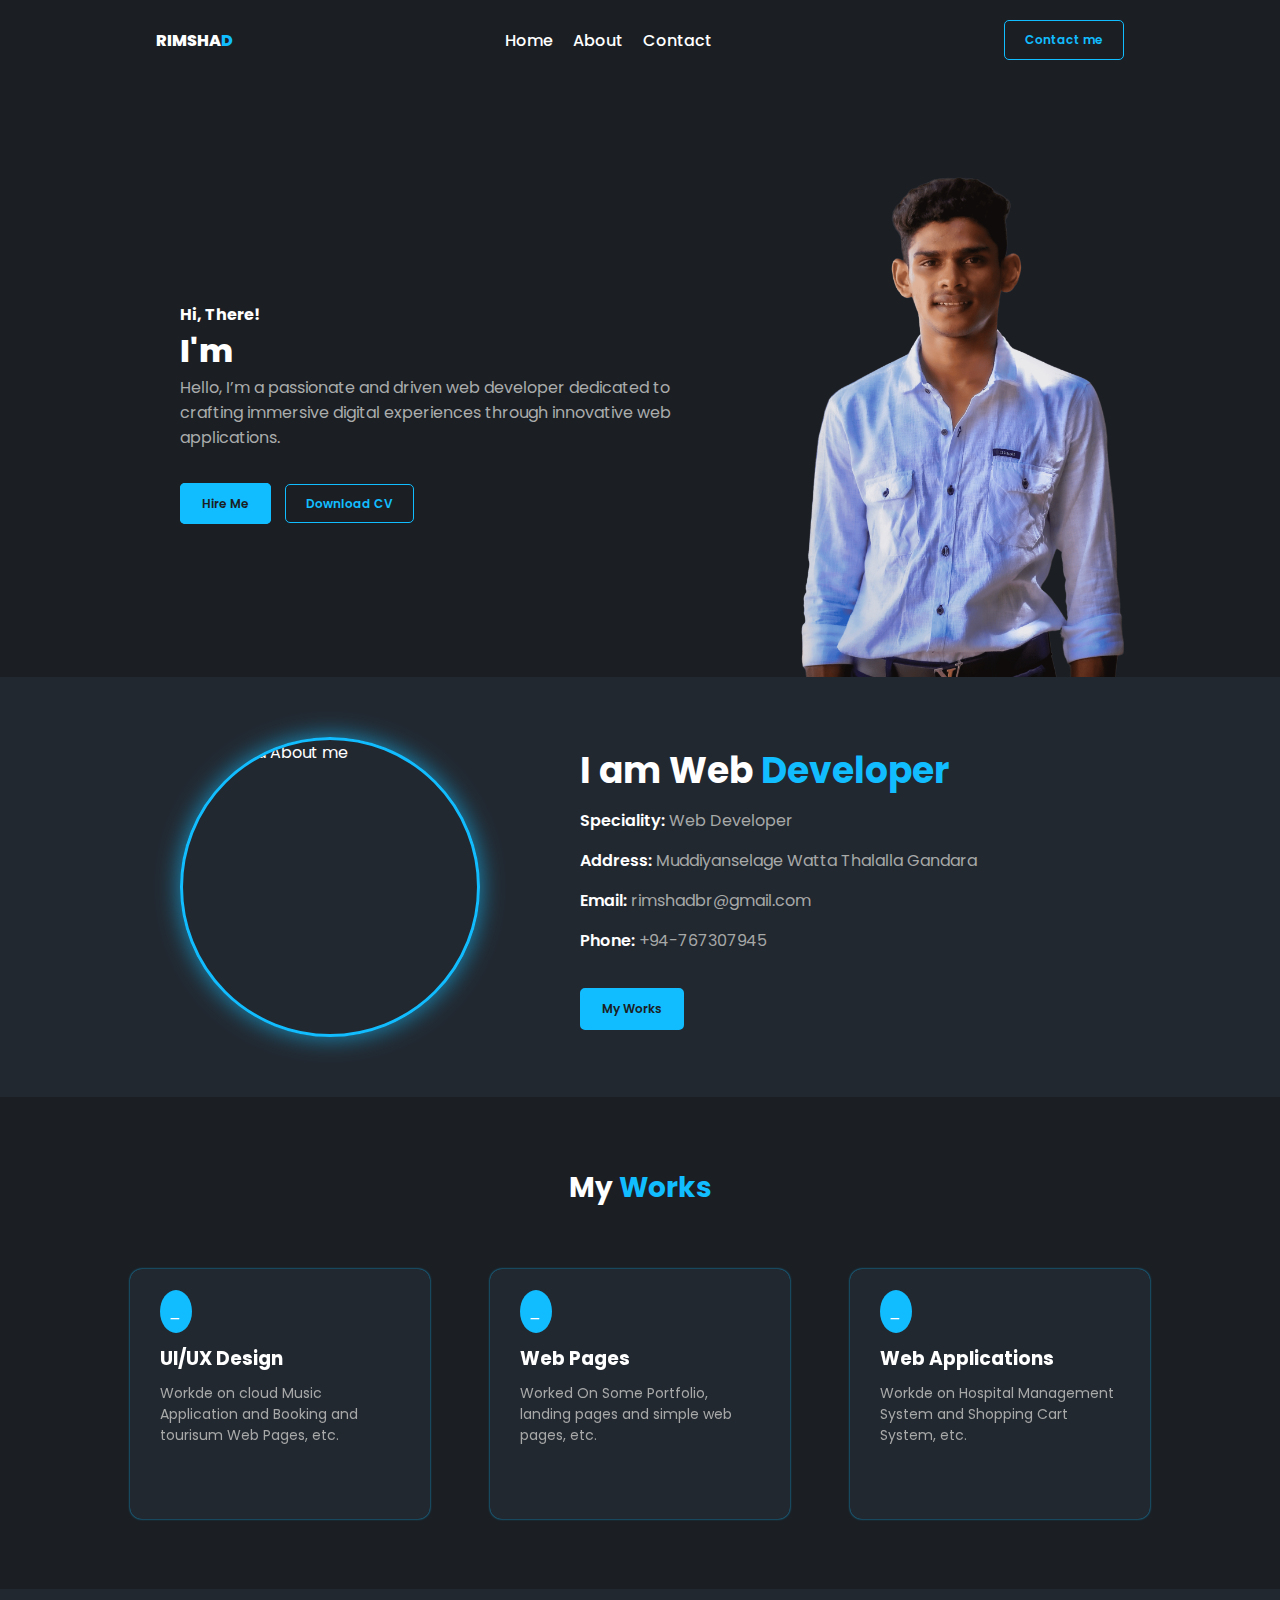
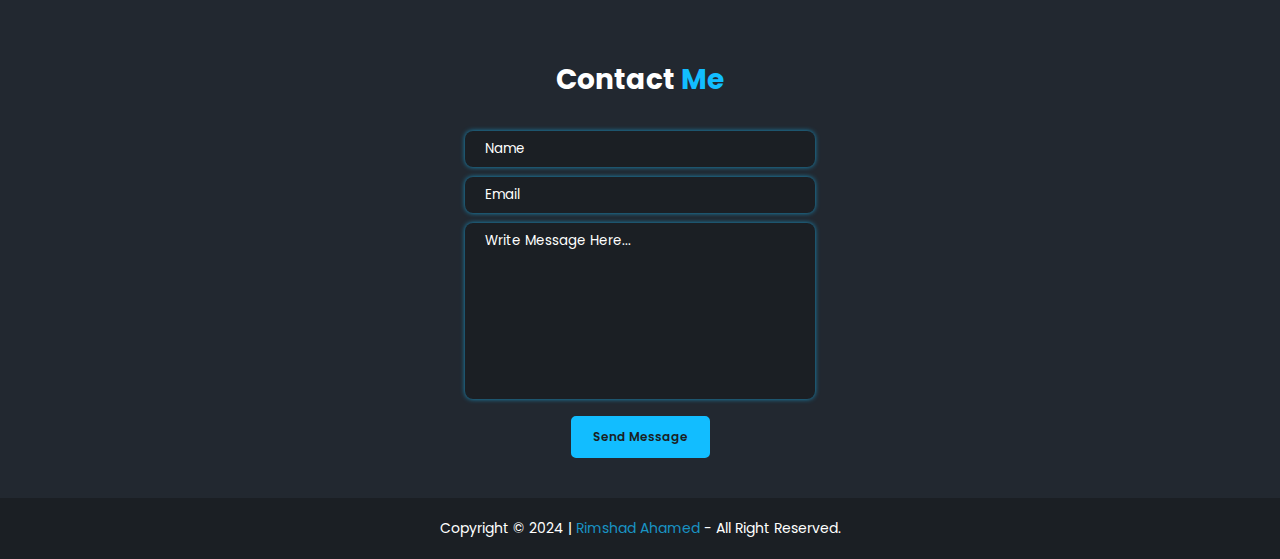
==== commit eb6d51cc: "Update index.html" ====
--- a/index.html
+++ b/index.html
@@ -13,7 +13,7 @@
 
 <body>
   <header>
-    <div class="logo">
+    <div class="logo1">
       <a href="./index.html"><span class="logo">RIMSHA<span>D</span></span></a>
     </div>
     <div class="navbar">
